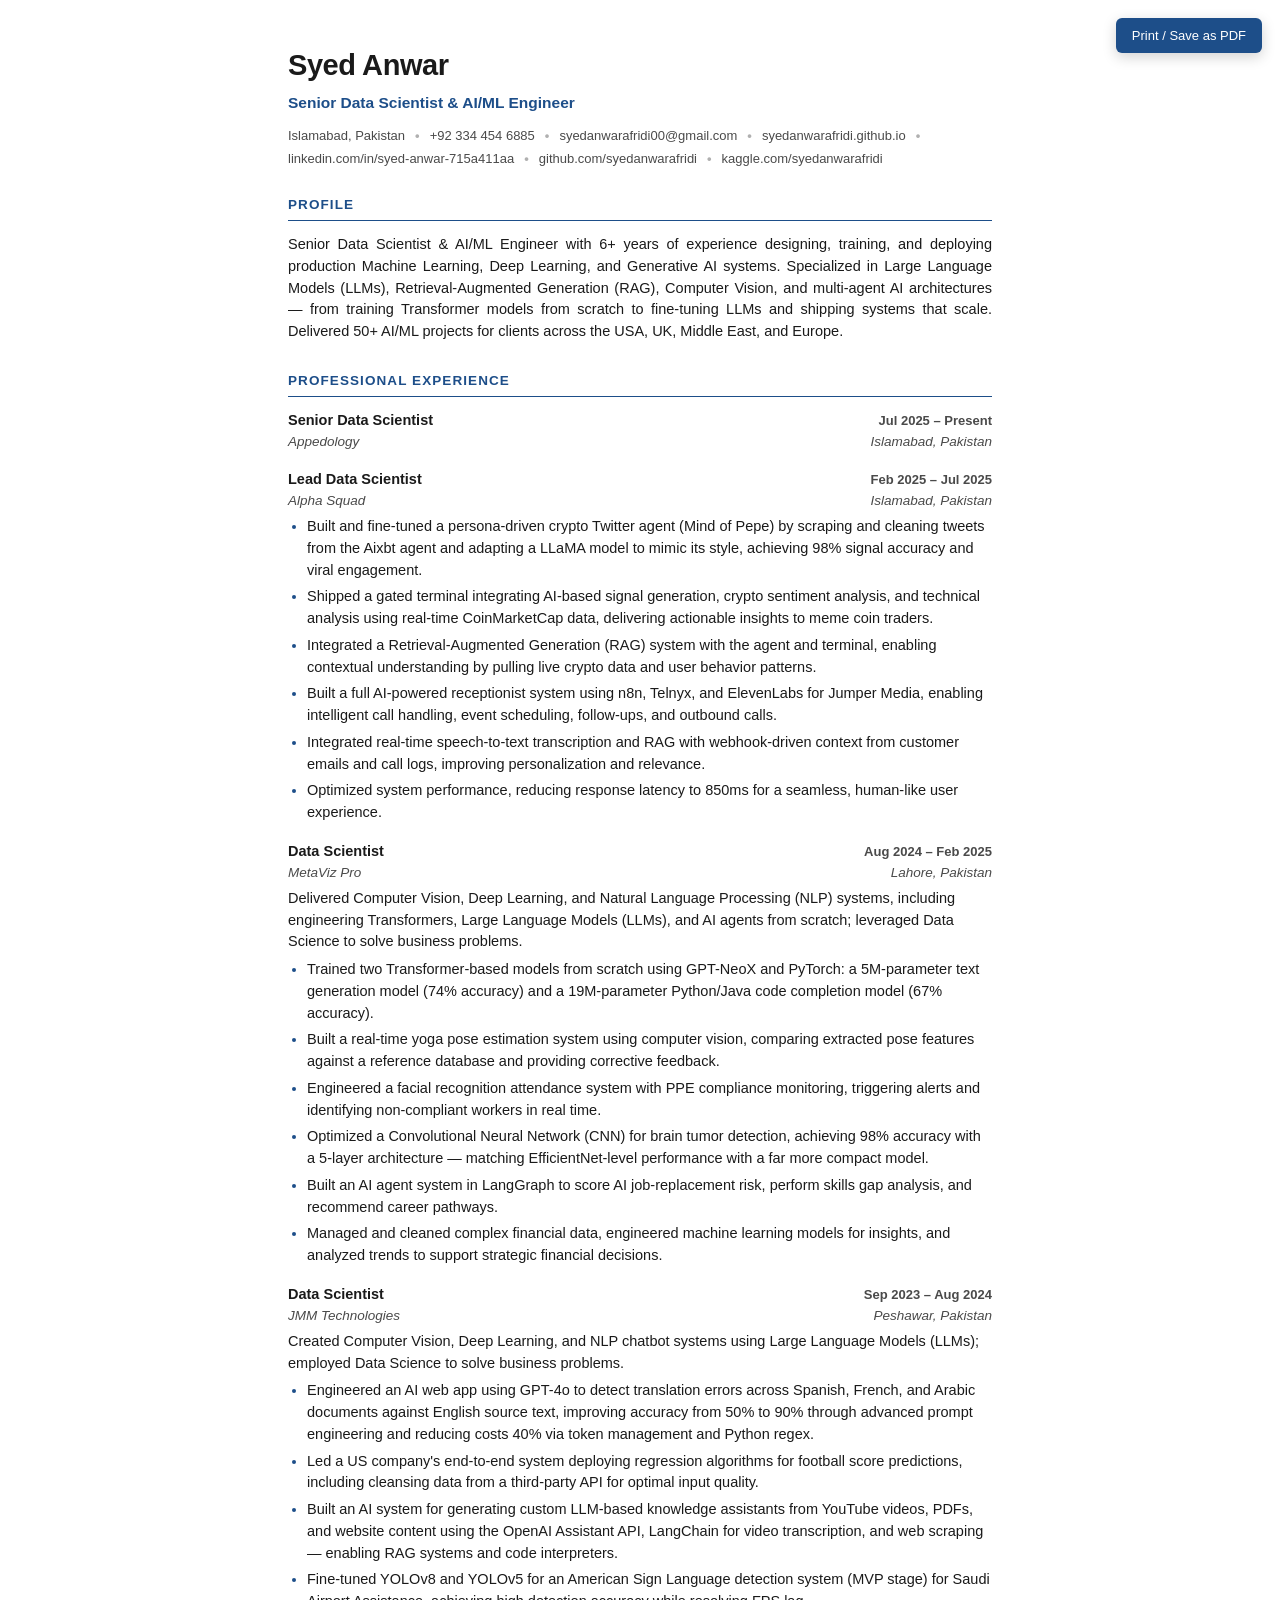
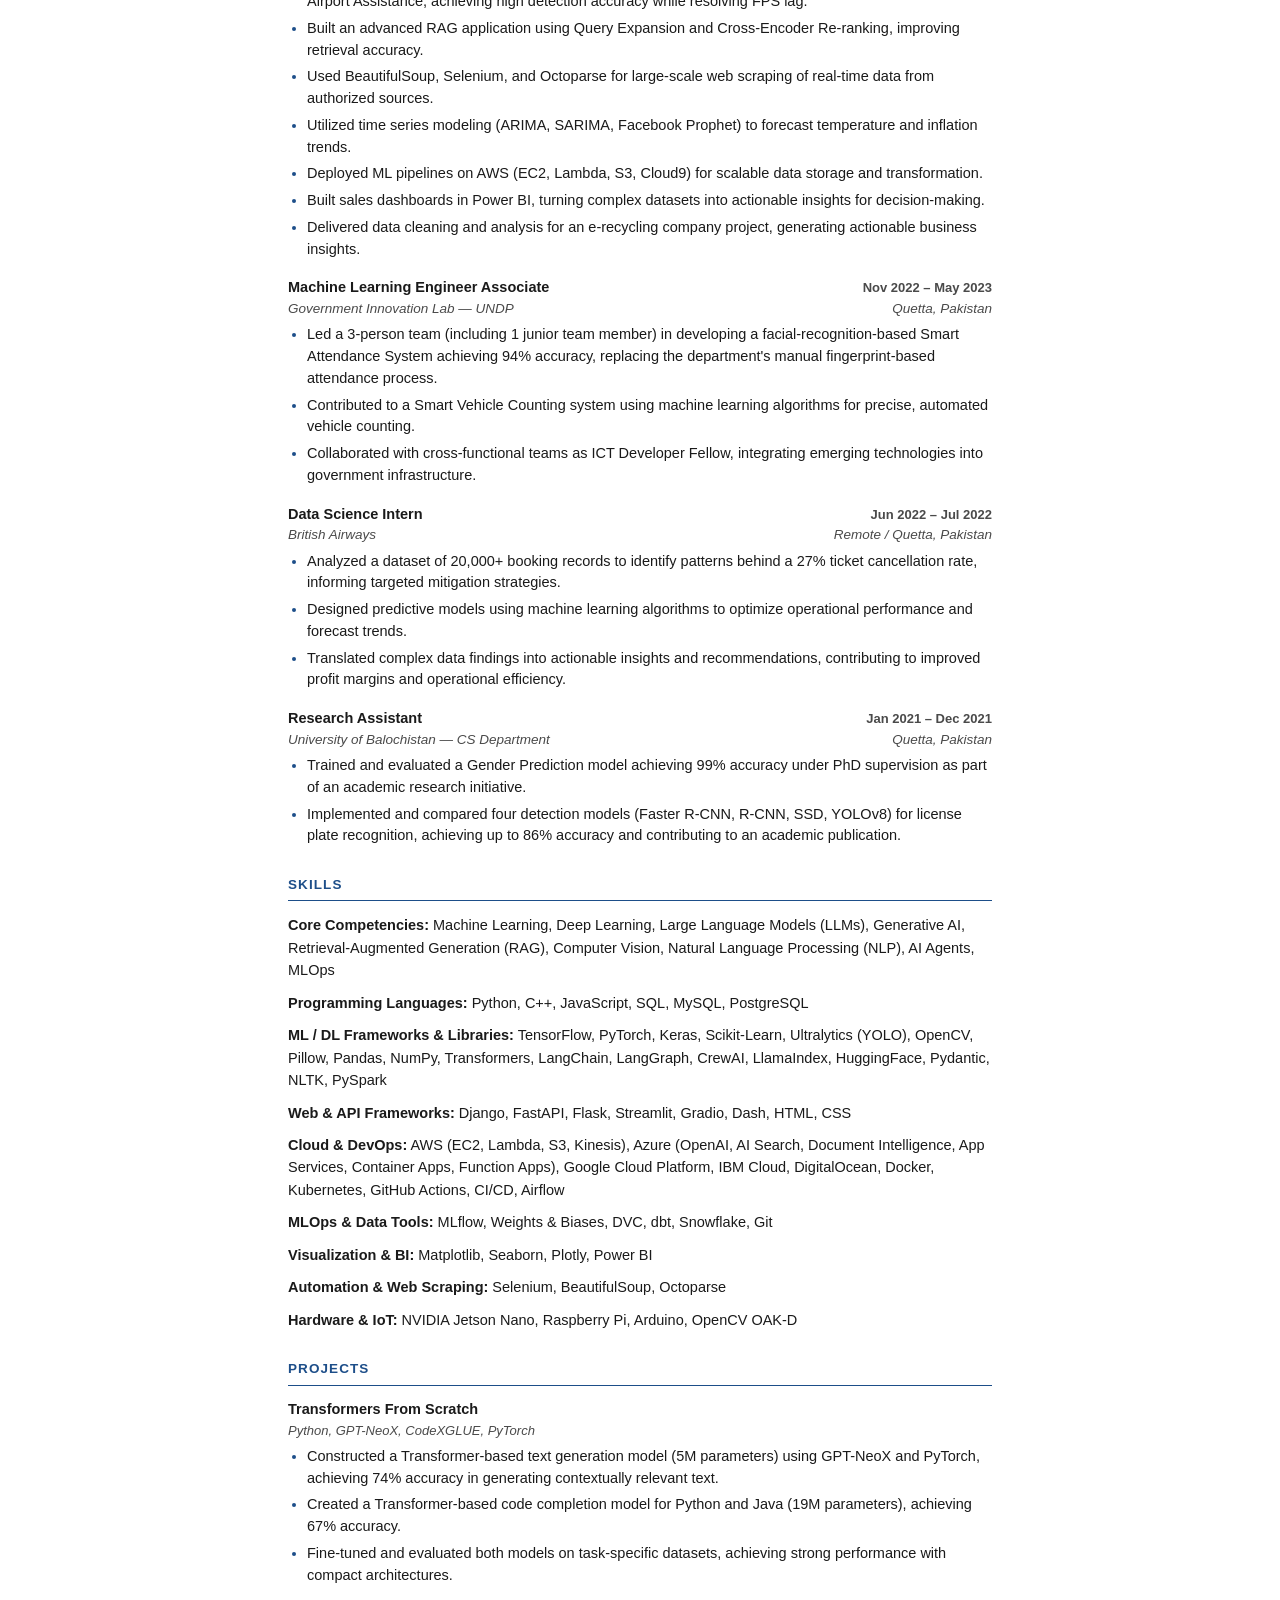
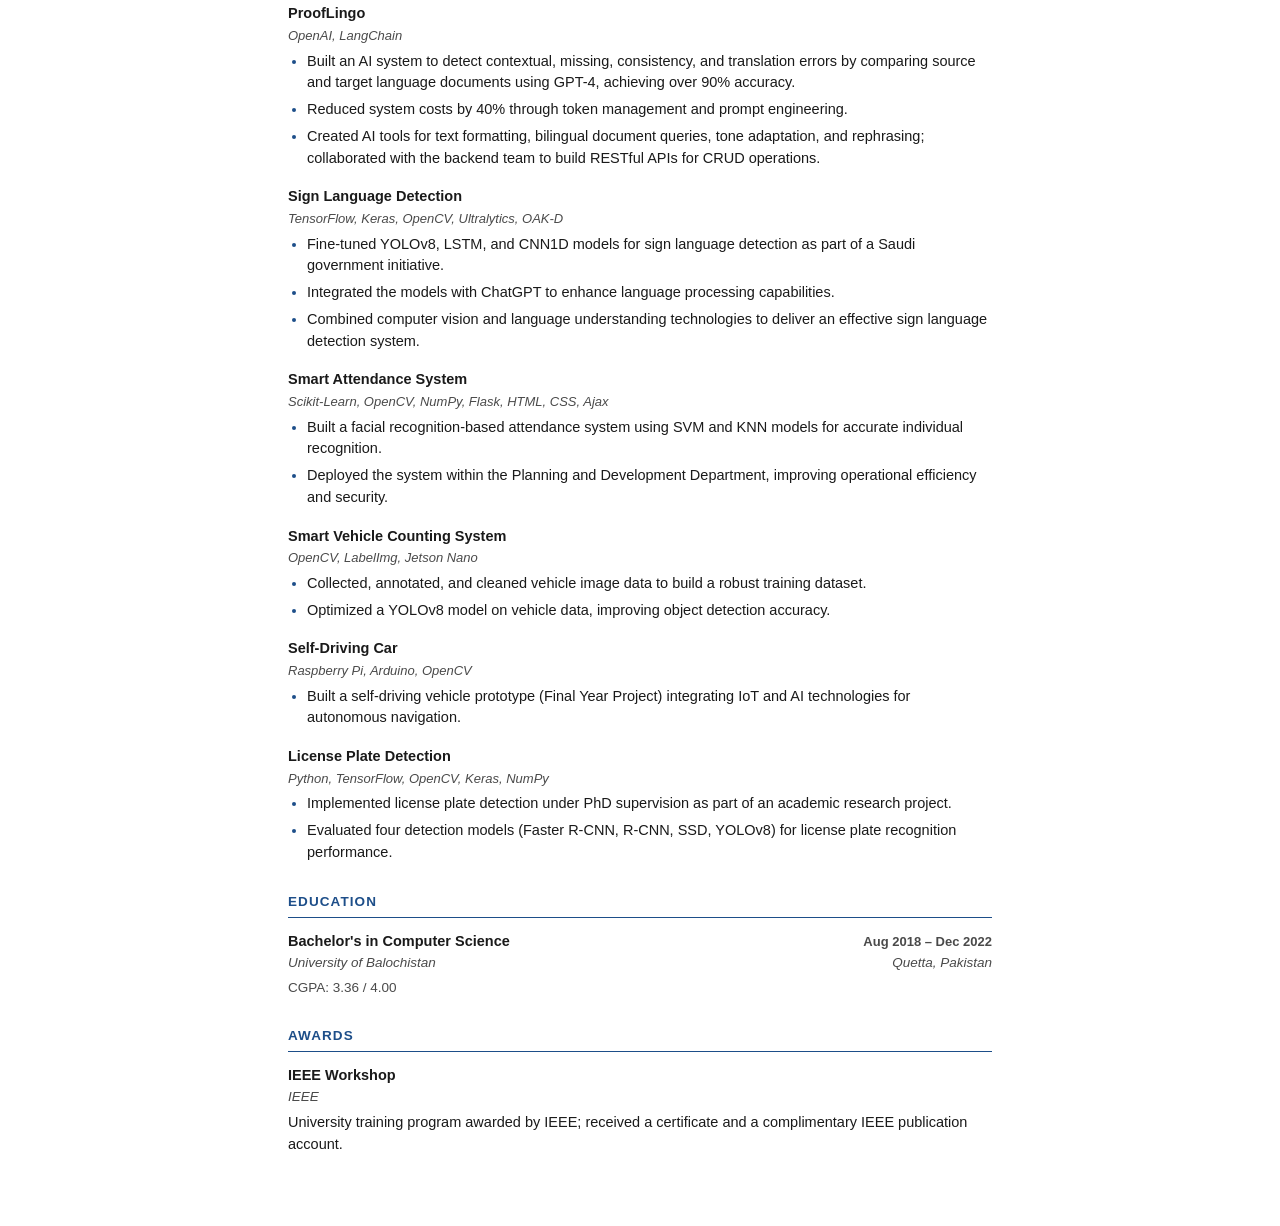
==== resume/resume.html @ ab7bce57 "Resume" ====
<!DOCTYPE html>
<html lang="en">
<head>
<meta charset="UTF-8" />
<meta name="viewport" content="width=device-width, initial-scale=1.0" />
<title>Syed Anwar — Resume</title>
<style>
  :root {
    --text: #1a1a1a;
    --muted: #4a4a4a;
    --rule: #1a1a1a;
    --accent: #1d4e89;
  }
  * { box-sizing: border-box; }
  body {
    font-family: Calibri, Arial, "Segoe UI", Helvetica, sans-serif;
    color: var(--text);
    max-width: 800px;
    margin: 0 auto;
    padding: 44px 48px 64px;
    line-height: 1.5;
    font-size: 14.5px;
    -webkit-font-smoothing: antialiased;
  }
  a { color: var(--accent); text-decoration: none; }
  a:hover { text-decoration: underline; }
  h1 {
    font-size: 29px;
    margin: 0 0 3px;
    letter-spacing: -0.015em;
    font-weight: 800;
  }
  .title {
    font-size: 15.5px;
    color: var(--accent);
    margin: 0 0 12px;
    font-weight: 600;
  }
  .contact {
    font-size: 13px;
    color: var(--muted);
    margin: 0 0 26px;
    display: flex;
    flex-wrap: wrap;
    row-gap: 4px;
  }
  .contact span { white-space: nowrap; display: flex; align-items: center; }
  .contact span:not(:last-child)::after {
    content: "\2022";
    color: #b0b0b0;
    margin: 0 10px;
    font-weight: 700;
  }
  .contact a { color: var(--muted); }
  .contact a:hover { color: var(--accent); }
  h2 {
    font-size: 13.5px;
    text-transform: uppercase;
    letter-spacing: 0.08em;
    color: var(--accent);
    border-bottom: 1.5px solid var(--accent);
    padding-bottom: 5px;
    margin: 28px 0 13px;
  }
  h2:first-of-type { margin-top: 0; }
  p.summary { margin: 0 0 4px; text-align: justify; }
  .entry { margin-bottom: 17px; }
  .entry:last-child { margin-bottom: 0; }
  .entry-head {
    display: flex;
    justify-content: space-between;
    align-items: baseline;
    gap: 12px;
    flex-wrap: wrap;
  }
  .role { font-weight: 700; font-size: 14.5px; }
  .period { font-size: 13px; color: var(--muted); white-space: nowrap; font-weight: 600; }
  .org-line {
    display: flex;
    justify-content: space-between;
    font-style: italic;
    color: var(--muted);
    font-size: 13.5px;
    margin-bottom: 5px;
  }
  .entry-intro { margin: 2px 0 6px; }
  ul { margin: 5px 0 0; padding-left: 19px; }
  li { margin-bottom: 5px; }
  li::marker { color: var(--accent); }
  .skills-block { margin-bottom: 10px; line-height: 1.55; }
  .skills-block:last-child { margin-bottom: 0; }
  .skills-label { font-weight: 700; color: var(--text); }
  .proj-title { font-weight: 700; font-size: 14.5px; }
  .proj-stack { font-style: italic; color: var(--muted); font-size: 13px; margin: 1px 0 4px; }
  .edu-degree { font-weight: 700; }
  .edu-meta { color: var(--muted); font-size: 13.5px; }

  .print-btn {
    position: fixed;
    top: 18px;
    right: 18px;
    background: var(--accent);
    color: #fff;
    border: none;
    border-radius: 6px;
    padding: 10px 16px;
    font-size: 13px;
    cursor: pointer;
    font-family: inherit;
    box-shadow: 0 4px 14px rgba(0,0,0,0.18);
  }
  .print-btn:hover { opacity: 0.9; }
  @media print {
    .print-btn { display: none; }
    body { padding: 0; max-width: 100%; }
  }
  @page { size: Letter; margin: 0.55in; }
</style>
</head>
<body>

<button class="print-btn" onclick="window.print()">Print / Save as PDF</button>

<h1>Syed Anwar</h1>
<p class="title">Senior Data Scientist &amp; AI/ML Engineer</p>
<p class="contact">
  <span>Islamabad, Pakistan</span>
  <span><a href="tel:+923344546885">+92 334 454 6885</a></span>
  <span><a href="mailto:syedanwarafridi00@gmail.com">syedanwarafridi00@gmail.com</a></span>
  <span><a href="https://syedanwarafridi.github.io/" target="_blank" rel="noopener">syedanwarafridi.github.io</a></span>
  <span><a href="https://www.linkedin.com/in/syed-anwar-715a411aa/" target="_blank" rel="noopener">linkedin.com/in/syed-anwar-715a411aa</a></span>
  <span><a href="https://github.com/syedanwarafridi" target="_blank" rel="noopener">github.com/syedanwarafridi</a></span>
  <span><a href="https://www.kaggle.com/syedanwarafridi" target="_blank" rel="noopener">kaggle.com/syedanwarafridi</a></span>
</p>

<h2>Profile</h2>
<p class="summary">Senior Data Scientist &amp; AI/ML Engineer with 6+ years of experience designing, training, and deploying production Machine Learning, Deep Learning, and Generative AI systems. Specialized in Large Language Models (LLMs), Retrieval-Augmented Generation (RAG), Computer Vision, and multi-agent AI architectures — from training Transformer models from scratch to fine-tuning LLMs and shipping systems that scale. Delivered 50+ AI/ML projects for clients across the USA, UK, Middle East, and Europe.</p>

<h2>Professional Experience</h2>

<div class="entry">
  <div class="entry-head">
    <span class="role">Senior Data Scientist</span>
    <span class="period">Jul 2025 – Present</span>
  </div>
  <div class="org-line"><span>Appedology</span><span>Islamabad, Pakistan</span></div>
</div>

<div class="entry">
  <div class="entry-head">
    <span class="role">Lead Data Scientist</span>
    <span class="period">Feb 2025 – Jul 2025</span>
  </div>
  <div class="org-line"><span>Alpha Squad</span><span>Islamabad, Pakistan</span></div>
  <ul>
    <li>Built and fine-tuned a persona-driven crypto Twitter agent (Mind of Pepe) by scraping and cleaning tweets from the Aixbt agent and adapting a LLaMA model to mimic its style, achieving 98% signal accuracy and viral engagement.</li>
    <li>Shipped a gated terminal integrating AI-based signal generation, crypto sentiment analysis, and technical analysis using real-time CoinMarketCap data, delivering actionable insights to meme coin traders.</li>
    <li>Integrated a Retrieval-Augmented Generation (RAG) system with the agent and terminal, enabling contextual understanding by pulling live crypto data and user behavior patterns.</li>
    <li>Built a full AI-powered receptionist system using n8n, Telnyx, and ElevenLabs for Jumper Media, enabling intelligent call handling, event scheduling, follow-ups, and outbound calls.</li>
    <li>Integrated real-time speech-to-text transcription and RAG with webhook-driven context from customer emails and call logs, improving personalization and relevance.</li>
    <li>Optimized system performance, reducing response latency to 850ms for a seamless, human-like user experience.</li>
  </ul>
</div>

<div class="entry">
  <div class="entry-head">
    <span class="role">Data Scientist</span>
    <span class="period">Aug 2024 – Feb 2025</span>
  </div>
  <div class="org-line"><span>MetaViz Pro</span><span>Lahore, Pakistan</span></div>
  <p class="entry-intro">Delivered Computer Vision, Deep Learning, and Natural Language Processing (NLP) systems, including engineering Transformers, Large Language Models (LLMs), and AI agents from scratch; leveraged Data Science to solve business problems.</p>
  <ul>
    <li>Trained two Transformer-based models from scratch using GPT-NeoX and PyTorch: a 5M-parameter text generation model (74% accuracy) and a 19M-parameter Python/Java code completion model (67% accuracy).</li>
    <li>Built a real-time yoga pose estimation system using computer vision, comparing extracted pose features against a reference database and providing corrective feedback.</li>
    <li>Engineered a facial recognition attendance system with PPE compliance monitoring, triggering alerts and identifying non-compliant workers in real time.</li>
    <li>Optimized a Convolutional Neural Network (CNN) for brain tumor detection, achieving 98% accuracy with a 5-layer architecture — matching EfficientNet-level performance with a far more compact model.</li>
    <li>Built an AI agent system in LangGraph to score AI job-replacement risk, perform skills gap analysis, and recommend career pathways.</li>
    <li>Managed and cleaned complex financial data, engineered machine learning models for insights, and analyzed trends to support strategic financial decisions.</li>
  </ul>
</div>

<div class="entry">
  <div class="entry-head">
    <span class="role">Data Scientist</span>
    <span class="period">Sep 2023 – Aug 2024</span>
  </div>
  <div class="org-line"><span>JMM Technologies</span><span>Peshawar, Pakistan</span></div>
  <p class="entry-intro">Created Computer Vision, Deep Learning, and NLP chatbot systems using Large Language Models (LLMs); employed Data Science to solve business problems.</p>
  <ul>
    <li>Engineered an AI web app using GPT-4o to detect translation errors across Spanish, French, and Arabic documents against English source text, improving accuracy from 50% to 90% through advanced prompt engineering and reducing costs 40% via token management and Python regex.</li>
    <li>Led a US company's end-to-end system deploying regression algorithms for football score predictions, including cleansing data from a third-party API for optimal input quality.</li>
    <li>Built an AI system for generating custom LLM-based knowledge assistants from YouTube videos, PDFs, and website content using the OpenAI Assistant API, LangChain for video transcription, and web scraping — enabling RAG systems and code interpreters.</li>
    <li>Fine-tuned YOLOv8 and YOLOv5 for an American Sign Language detection system (MVP stage) for Saudi Airport Assistance, achieving high detection accuracy while resolving FPS lag.</li>
    <li>Built an advanced RAG application using Query Expansion and Cross-Encoder Re-ranking, improving retrieval accuracy.</li>
    <li>Used BeautifulSoup, Selenium, and Octoparse for large-scale web scraping of real-time data from authorized sources.</li>
    <li>Utilized time series modeling (ARIMA, SARIMA, Facebook Prophet) to forecast temperature and inflation trends.</li>
    <li>Deployed ML pipelines on AWS (EC2, Lambda, S3, Cloud9) for scalable data storage and transformation.</li>
    <li>Built sales dashboards in Power BI, turning complex datasets into actionable insights for decision-making.</li>
    <li>Delivered data cleaning and analysis for an e-recycling company project, generating actionable business insights.</li>
  </ul>
</div>

<div class="entry">
  <div class="entry-head">
    <span class="role">Machine Learning Engineer Associate</span>
    <span class="period">Nov 2022 – May 2023</span>
  </div>
  <div class="org-line"><span>Government Innovation Lab &mdash; UNDP</span><span>Quetta, Pakistan</span></div>
  <ul>
    <li>Led a 3-person team (including 1 junior team member) in developing a facial-recognition-based Smart Attendance System achieving 94% accuracy, replacing the department's manual fingerprint-based attendance process.</li>
    <li>Contributed to a Smart Vehicle Counting system using machine learning algorithms for precise, automated vehicle counting.</li>
    <li>Collaborated with cross-functional teams as ICT Developer Fellow, integrating emerging technologies into government infrastructure.</li>
  </ul>
</div>

<div class="entry">
  <div class="entry-head">
    <span class="role">Data Science Intern</span>
    <span class="period">Jun 2022 – Jul 2022</span>
  </div>
  <div class="org-line"><span>British Airways</span><span>Remote / Quetta, Pakistan</span></div>
  <ul>
    <li>Analyzed a dataset of 20,000+ booking records to identify patterns behind a 27% ticket cancellation rate, informing targeted mitigation strategies.</li>
    <li>Designed predictive models using machine learning algorithms to optimize operational performance and forecast trends.</li>
    <li>Translated complex data findings into actionable insights and recommendations, contributing to improved profit margins and operational efficiency.</li>
  </ul>
</div>

<div class="entry">
  <div class="entry-head">
    <span class="role">Research Assistant</span>
    <span class="period">Jan 2021 – Dec 2021</span>
  </div>
  <div class="org-line"><span>University of Balochistan &mdash; CS Department</span><span>Quetta, Pakistan</span></div>
  <ul>
    <li>Trained and evaluated a Gender Prediction model achieving 99% accuracy under PhD supervision as part of an academic research initiative.</li>
    <li>Implemented and compared four detection models (Faster R-CNN, R-CNN, SSD, YOLOv8) for license plate recognition, achieving up to 86% accuracy and contributing to an academic publication.</li>
  </ul>
</div>

<h2>Skills</h2>

<div class="skills-block"><span class="skills-label">Core Competencies:</span> Machine Learning, Deep Learning, Large Language Models (LLMs), Generative AI, Retrieval-Augmented Generation (RAG), Computer Vision, Natural Language Processing (NLP), AI Agents, MLOps</div>
<div class="skills-block"><span class="skills-label">Programming Languages:</span> Python, C++, JavaScript, SQL, MySQL, PostgreSQL</div>
<div class="skills-block"><span class="skills-label">ML / DL Frameworks &amp; Libraries:</span> TensorFlow, PyTorch, Keras, Scikit-Learn, Ultralytics (YOLO), OpenCV, Pillow, Pandas, NumPy, Transformers, LangChain, LangGraph, CrewAI, LlamaIndex, HuggingFace, Pydantic, NLTK, PySpark</div>
<div class="skills-block"><span class="skills-label">Web &amp; API Frameworks:</span> Django, FastAPI, Flask, Streamlit, Gradio, Dash, HTML, CSS</div>
<div class="skills-block"><span class="skills-label">Cloud &amp; DevOps:</span> AWS (EC2, Lambda, S3, Kinesis), Azure (OpenAI, AI Search, Document Intelligence, App Services, Container Apps, Function Apps), Google Cloud Platform, IBM Cloud, DigitalOcean, Docker, Kubernetes, GitHub Actions, CI/CD, Airflow</div>
<div class="skills-block"><span class="skills-label">MLOps &amp; Data Tools:</span> MLflow, Weights &amp; Biases, DVC, dbt, Snowflake, Git</div>
<div class="skills-block"><span class="skills-label">Visualization &amp; BI:</span> Matplotlib, Seaborn, Plotly, Power BI</div>
<div class="skills-block"><span class="skills-label">Automation &amp; Web Scraping:</span> Selenium, BeautifulSoup, Octoparse</div>
<div class="skills-block"><span class="skills-label">Hardware &amp; IoT:</span> NVIDIA Jetson Nano, Raspberry Pi, Arduino, OpenCV OAK-D</div>

<h2>Projects</h2>

<div class="entry">
  <div class="proj-title">Transformers From Scratch</div>
  <div class="proj-stack">Python, GPT-NeoX, CodeXGLUE, PyTorch</div>
  <ul>
    <li>Constructed a Transformer-based text generation model (5M parameters) using GPT-NeoX and PyTorch, achieving 74% accuracy in generating contextually relevant text.</li>
    <li>Created a Transformer-based code completion model for Python and Java (19M parameters), achieving 67% accuracy.</li>
    <li>Fine-tuned and evaluated both models on task-specific datasets, achieving strong performance with compact architectures.</li>
  </ul>
</div>

<div class="entry">
  <div class="proj-title">ProofLingo</div>
  <div class="proj-stack">OpenAI, LangChain</div>
  <ul>
    <li>Built an AI system to detect contextual, missing, consistency, and translation errors by comparing source and target language documents using GPT-4, achieving over 90% accuracy.</li>
    <li>Reduced system costs by 40% through token management and prompt engineering.</li>
    <li>Created AI tools for text formatting, bilingual document queries, tone adaptation, and rephrasing; collaborated with the backend team to build RESTful APIs for CRUD operations.</li>
  </ul>
</div>

<div class="entry">
  <div class="proj-title">Sign Language Detection</div>
  <div class="proj-stack">TensorFlow, Keras, OpenCV, Ultralytics, OAK-D</div>
  <ul>
    <li>Fine-tuned YOLOv8, LSTM, and CNN1D models for sign language detection as part of a Saudi government initiative.</li>
    <li>Integrated the models with ChatGPT to enhance language processing capabilities.</li>
    <li>Combined computer vision and language understanding technologies to deliver an effective sign language detection system.</li>
  </ul>
</div>

<div class="entry">
  <div class="proj-title">Smart Attendance System</div>
  <div class="proj-stack">Scikit-Learn, OpenCV, NumPy, Flask, HTML, CSS, Ajax</div>
  <ul>
    <li>Built a facial recognition-based attendance system using SVM and KNN models for accurate individual recognition.</li>
    <li>Deployed the system within the Planning and Development Department, improving operational efficiency and security.</li>
  </ul>
</div>

<div class="entry">
  <div class="proj-title">Smart Vehicle Counting System</div>
  <div class="proj-stack">OpenCV, LabelImg, Jetson Nano</div>
  <ul>
    <li>Collected, annotated, and cleaned vehicle image data to build a robust training dataset.</li>
    <li>Optimized a YOLOv8 model on vehicle data, improving object detection accuracy.</li>
  </ul>
</div>

<div class="entry">
  <div class="proj-title">Self-Driving Car</div>
  <div class="proj-stack">Raspberry Pi, Arduino, OpenCV</div>
  <ul>
    <li>Built a self-driving vehicle prototype (Final Year Project) integrating IoT and AI technologies for autonomous navigation.</li>
  </ul>
</div>

<div class="entry">
  <div class="proj-title">License Plate Detection</div>
  <div class="proj-stack">Python, TensorFlow, OpenCV, Keras, NumPy</div>
  <ul>
    <li>Implemented license plate detection under PhD supervision as part of an academic research project.</li>
    <li>Evaluated four detection models (Faster R-CNN, R-CNN, SSD, YOLOv8) for license plate recognition performance.</li>
  </ul>
</div>

<h2>Education</h2>
<div class="entry">
  <div class="entry-head">
    <span class="edu-degree">Bachelor's in Computer Science</span>
    <span class="period">Aug 2018 – Dec 2022</span>
  </div>
  <div class="org-line"><span>University of Balochistan</span><span>Quetta, Pakistan</span></div>
  <div class="edu-meta">CGPA: 3.36 / 4.00</div>
</div>

<h2>Awards</h2>
<div class="entry">
  <div class="entry-head">
    <span class="role">IEEE Workshop</span>
  </div>
  <div class="org-line"><span>IEEE</span></div>
  <p class="entry-intro">University training program awarded by IEEE; received a certificate and a complimentary IEEE publication account.</p>
</div>

</body>
</html>
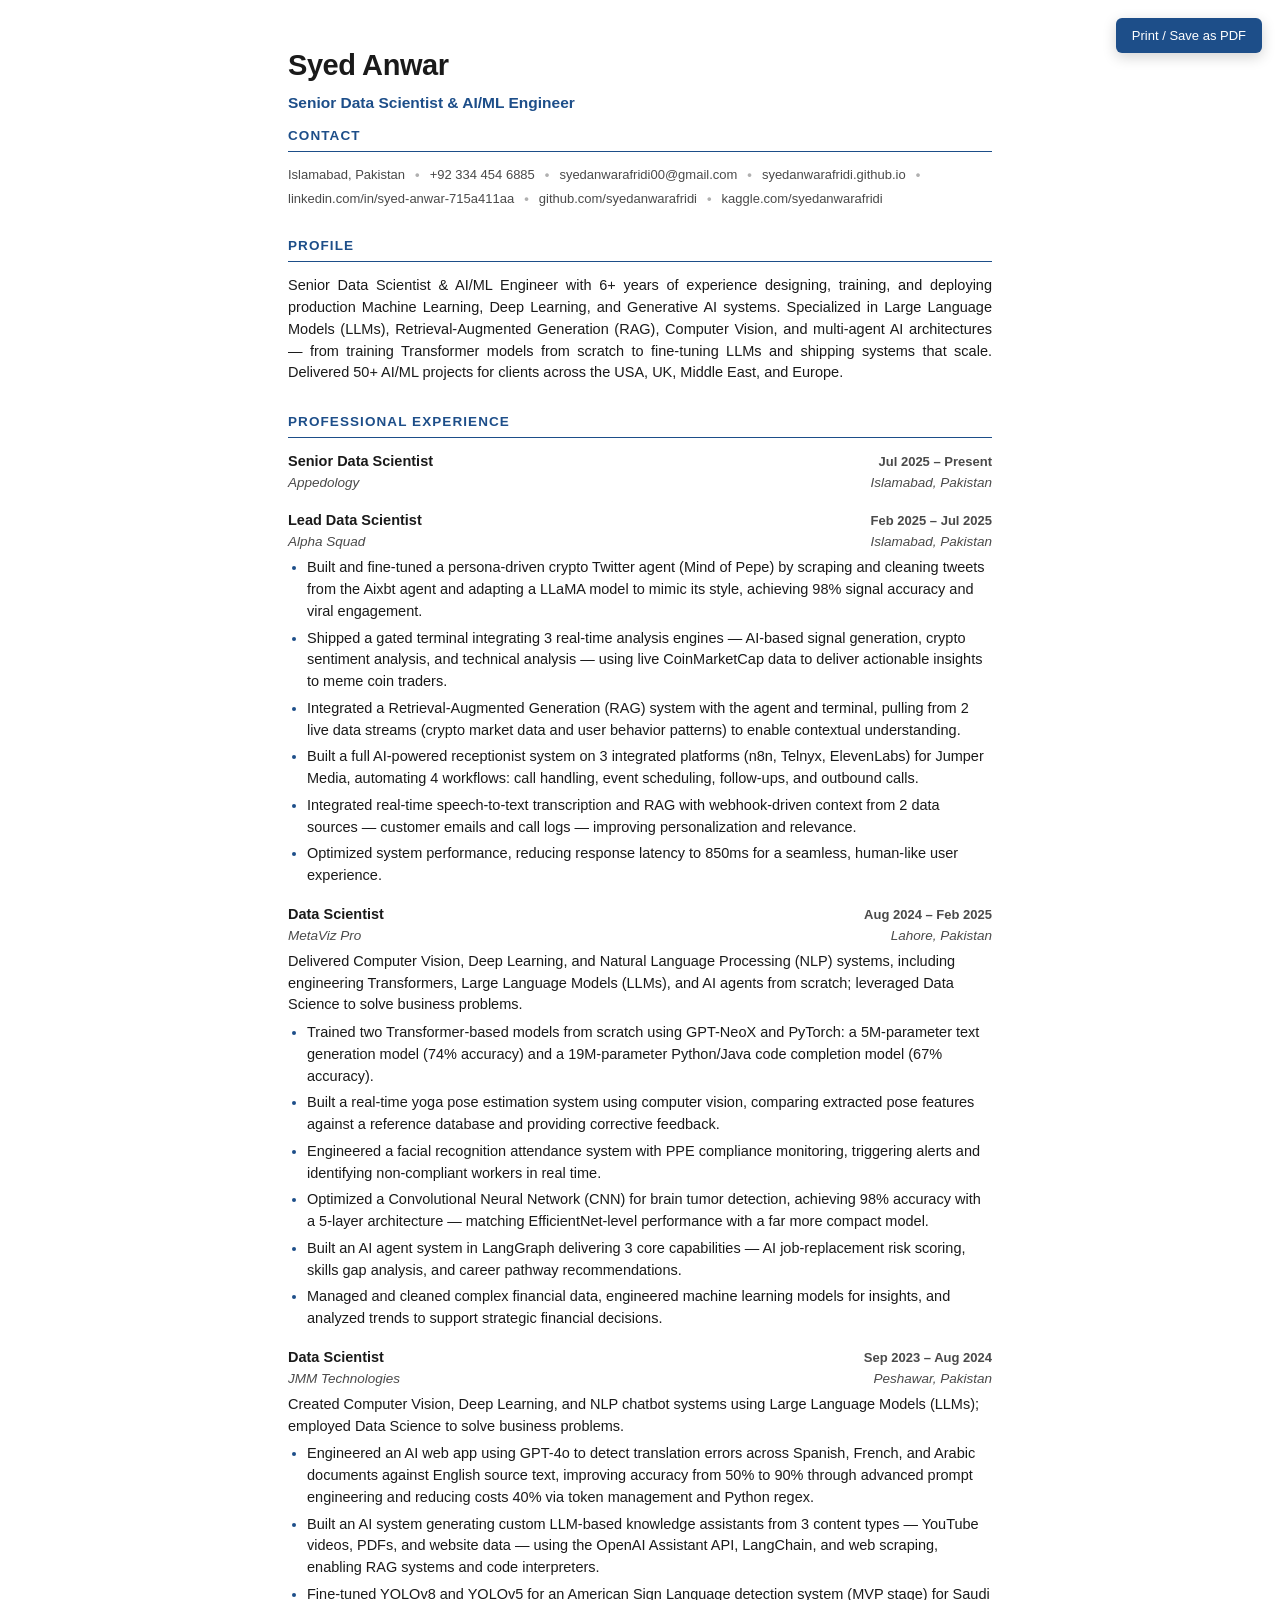
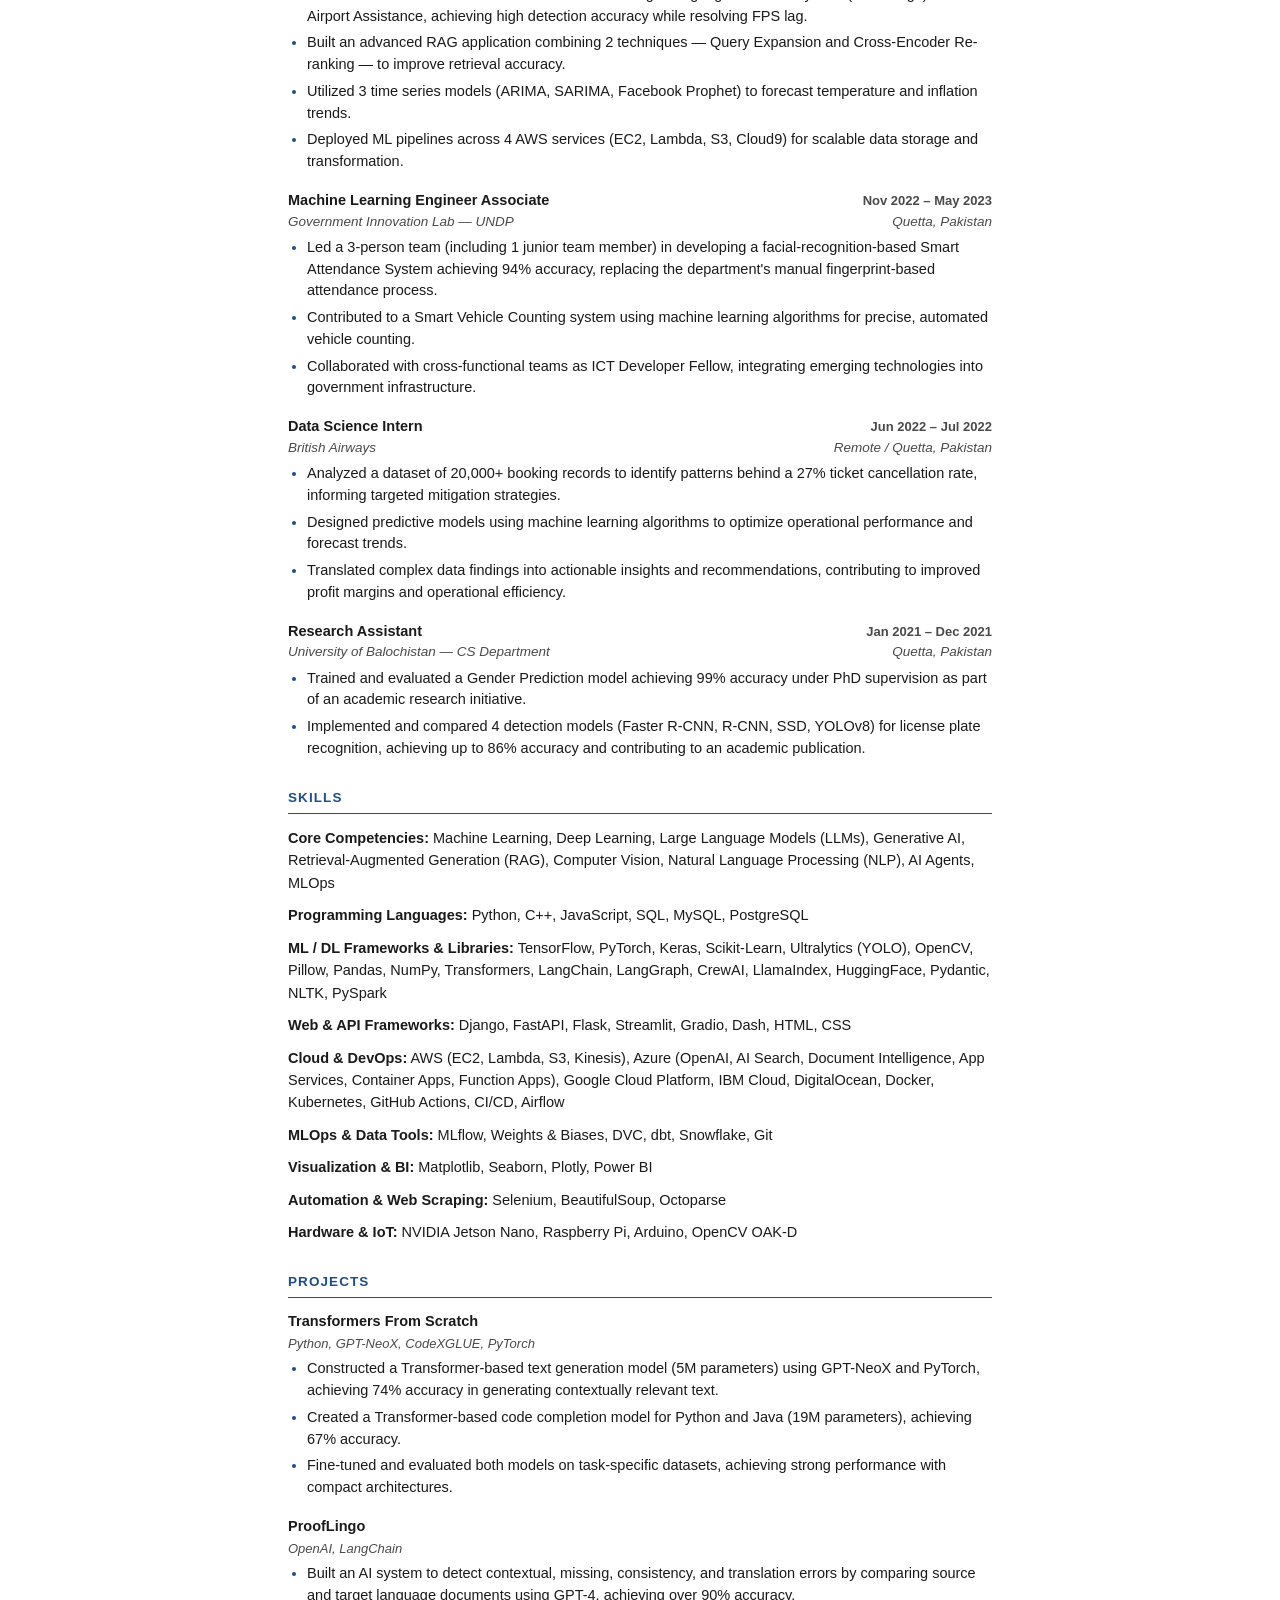
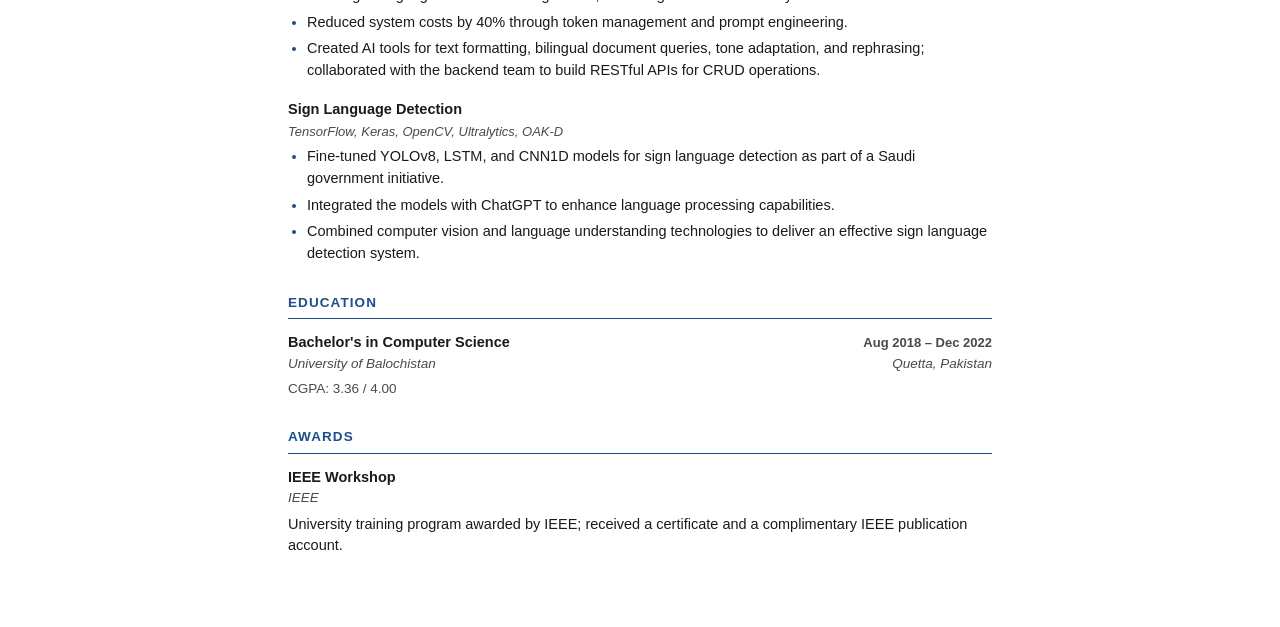
==== commit 22d6ad2b: "Resume" ====
--- a/resume/resume.html
+++ b/resume/resume.html
@@ -123,6 +123,7 @@
 
 <h1>Syed Anwar</h1>
 <p class="title">Senior Data Scientist &amp; AI/ML Engineer</p>
+<h2 style="margin-top:0;">Contact</h2>
 <p class="contact">
   <span>Islamabad, Pakistan</span>
   <span><a href="tel:+923344546885">+92 334 454 6885</a></span>
@@ -154,10 +155,10 @@
   <div class="org-line"><span>Alpha Squad</span><span>Islamabad, Pakistan</span></div>
   <ul>
     <li>Built and fine-tuned a persona-driven crypto Twitter agent (Mind of Pepe) by scraping and cleaning tweets from the Aixbt agent and adapting a LLaMA model to mimic its style, achieving 98% signal accuracy and viral engagement.</li>
-    <li>Shipped a gated terminal integrating AI-based signal generation, crypto sentiment analysis, and technical analysis using real-time CoinMarketCap data, delivering actionable insights to meme coin traders.</li>
-    <li>Integrated a Retrieval-Augmented Generation (RAG) system with the agent and terminal, enabling contextual understanding by pulling live crypto data and user behavior patterns.</li>
-    <li>Built a full AI-powered receptionist system using n8n, Telnyx, and ElevenLabs for Jumper Media, enabling intelligent call handling, event scheduling, follow-ups, and outbound calls.</li>
-    <li>Integrated real-time speech-to-text transcription and RAG with webhook-driven context from customer emails and call logs, improving personalization and relevance.</li>
+    <li>Shipped a gated terminal integrating 3 real-time analysis engines — AI-based signal generation, crypto sentiment analysis, and technical analysis — using live CoinMarketCap data to deliver actionable insights to meme coin traders.</li>
+    <li>Integrated a Retrieval-Augmented Generation (RAG) system with the agent and terminal, pulling from 2 live data streams (crypto market data and user behavior patterns) to enable contextual understanding.</li>
+    <li>Built a full AI-powered receptionist system on 3 integrated platforms (n8n, Telnyx, ElevenLabs) for Jumper Media, automating 4 workflows: call handling, event scheduling, follow-ups, and outbound calls.</li>
+    <li>Integrated real-time speech-to-text transcription and RAG with webhook-driven context from 2 data sources — customer emails and call logs — improving personalization and relevance.</li>
     <li>Optimized system performance, reducing response latency to 850ms for a seamless, human-like user experience.</li>
   </ul>
 </div>
@@ -174,7 +175,7 @@
     <li>Built a real-time yoga pose estimation system using computer vision, comparing extracted pose features against a reference database and providing corrective feedback.</li>
     <li>Engineered a facial recognition attendance system with PPE compliance monitoring, triggering alerts and identifying non-compliant workers in real time.</li>
     <li>Optimized a Convolutional Neural Network (CNN) for brain tumor detection, achieving 98% accuracy with a 5-layer architecture — matching EfficientNet-level performance with a far more compact model.</li>
-    <li>Built an AI agent system in LangGraph to score AI job-replacement risk, perform skills gap analysis, and recommend career pathways.</li>
+    <li>Built an AI agent system in LangGraph delivering 3 core capabilities — AI job-replacement risk scoring, skills gap analysis, and career pathway recommendations.</li>
     <li>Managed and cleaned complex financial data, engineered machine learning models for insights, and analyzed trends to support strategic financial decisions.</li>
   </ul>
 </div>
@@ -188,15 +189,11 @@
   <p class="entry-intro">Created Computer Vision, Deep Learning, and NLP chatbot systems using Large Language Models (LLMs); employed Data Science to solve business problems.</p>
   <ul>
     <li>Engineered an AI web app using GPT-4o to detect translation errors across Spanish, French, and Arabic documents against English source text, improving accuracy from 50% to 90% through advanced prompt engineering and reducing costs 40% via token management and Python regex.</li>
-    <li>Led a US company's end-to-end system deploying regression algorithms for football score predictions, including cleansing data from a third-party API for optimal input quality.</li>
-    <li>Built an AI system for generating custom LLM-based knowledge assistants from YouTube videos, PDFs, and website content using the OpenAI Assistant API, LangChain for video transcription, and web scraping — enabling RAG systems and code interpreters.</li>
+    <li>Built an AI system generating custom LLM-based knowledge assistants from 3 content types — YouTube videos, PDFs, and website data — using the OpenAI Assistant API, LangChain, and web scraping, enabling RAG systems and code interpreters.</li>
     <li>Fine-tuned YOLOv8 and YOLOv5 for an American Sign Language detection system (MVP stage) for Saudi Airport Assistance, achieving high detection accuracy while resolving FPS lag.</li>
-    <li>Built an advanced RAG application using Query Expansion and Cross-Encoder Re-ranking, improving retrieval accuracy.</li>
-    <li>Used BeautifulSoup, Selenium, and Octoparse for large-scale web scraping of real-time data from authorized sources.</li>
-    <li>Utilized time series modeling (ARIMA, SARIMA, Facebook Prophet) to forecast temperature and inflation trends.</li>
-    <li>Deployed ML pipelines on AWS (EC2, Lambda, S3, Cloud9) for scalable data storage and transformation.</li>
-    <li>Built sales dashboards in Power BI, turning complex datasets into actionable insights for decision-making.</li>
-    <li>Delivered data cleaning and analysis for an e-recycling company project, generating actionable business insights.</li>
+    <li>Built an advanced RAG application combining 2 techniques — Query Expansion and Cross-Encoder Re-ranking — to improve retrieval accuracy.</li>
+    <li>Utilized 3 time series models (ARIMA, SARIMA, Facebook Prophet) to forecast temperature and inflation trends.</li>
+    <li>Deployed ML pipelines across 4 AWS services (EC2, Lambda, S3, Cloud9) for scalable data storage and transformation.</li>
   </ul>
 </div>
 
@@ -234,7 +231,7 @@
   <div class="org-line"><span>University of Balochistan &mdash; CS Department</span><span>Quetta, Pakistan</span></div>
   <ul>
     <li>Trained and evaluated a Gender Prediction model achieving 99% accuracy under PhD supervision as part of an academic research initiative.</li>
-    <li>Implemented and compared four detection models (Faster R-CNN, R-CNN, SSD, YOLOv8) for license plate recognition, achieving up to 86% accuracy and contributing to an academic publication.</li>
+    <li>Implemented and compared 4 detection models (Faster R-CNN, R-CNN, SSD, YOLOv8) for license plate recognition, achieving up to 86% accuracy and contributing to an academic publication.</li>
   </ul>
 </div>
 
@@ -282,41 +279,6 @@
   </ul>
 </div>
 
-<div class="entry">
-  <div class="proj-title">Smart Attendance System</div>
-  <div class="proj-stack">Scikit-Learn, OpenCV, NumPy, Flask, HTML, CSS, Ajax</div>
-  <ul>
-    <li>Built a facial recognition-based attendance system using SVM and KNN models for accurate individual recognition.</li>
-    <li>Deployed the system within the Planning and Development Department, improving operational efficiency and security.</li>
-  </ul>
-</div>
-
-<div class="entry">
-  <div class="proj-title">Smart Vehicle Counting System</div>
-  <div class="proj-stack">OpenCV, LabelImg, Jetson Nano</div>
-  <ul>
-    <li>Collected, annotated, and cleaned vehicle image data to build a robust training dataset.</li>
-    <li>Optimized a YOLOv8 model on vehicle data, improving object detection accuracy.</li>
-  </ul>
-</div>
-
-<div class="entry">
-  <div class="proj-title">Self-Driving Car</div>
-  <div class="proj-stack">Raspberry Pi, Arduino, OpenCV</div>
-  <ul>
-    <li>Built a self-driving vehicle prototype (Final Year Project) integrating IoT and AI technologies for autonomous navigation.</li>
-  </ul>
-</div>
-
-<div class="entry">
-  <div class="proj-title">License Plate Detection</div>
-  <div class="proj-stack">Python, TensorFlow, OpenCV, Keras, NumPy</div>
-  <ul>
-    <li>Implemented license plate detection under PhD supervision as part of an academic research project.</li>
-    <li>Evaluated four detection models (Faster R-CNN, R-CNN, SSD, YOLOv8) for license plate recognition performance.</li>
-  </ul>
-</div>
-
 <h2>Education</h2>
 <div class="entry">
   <div class="entry-head">
